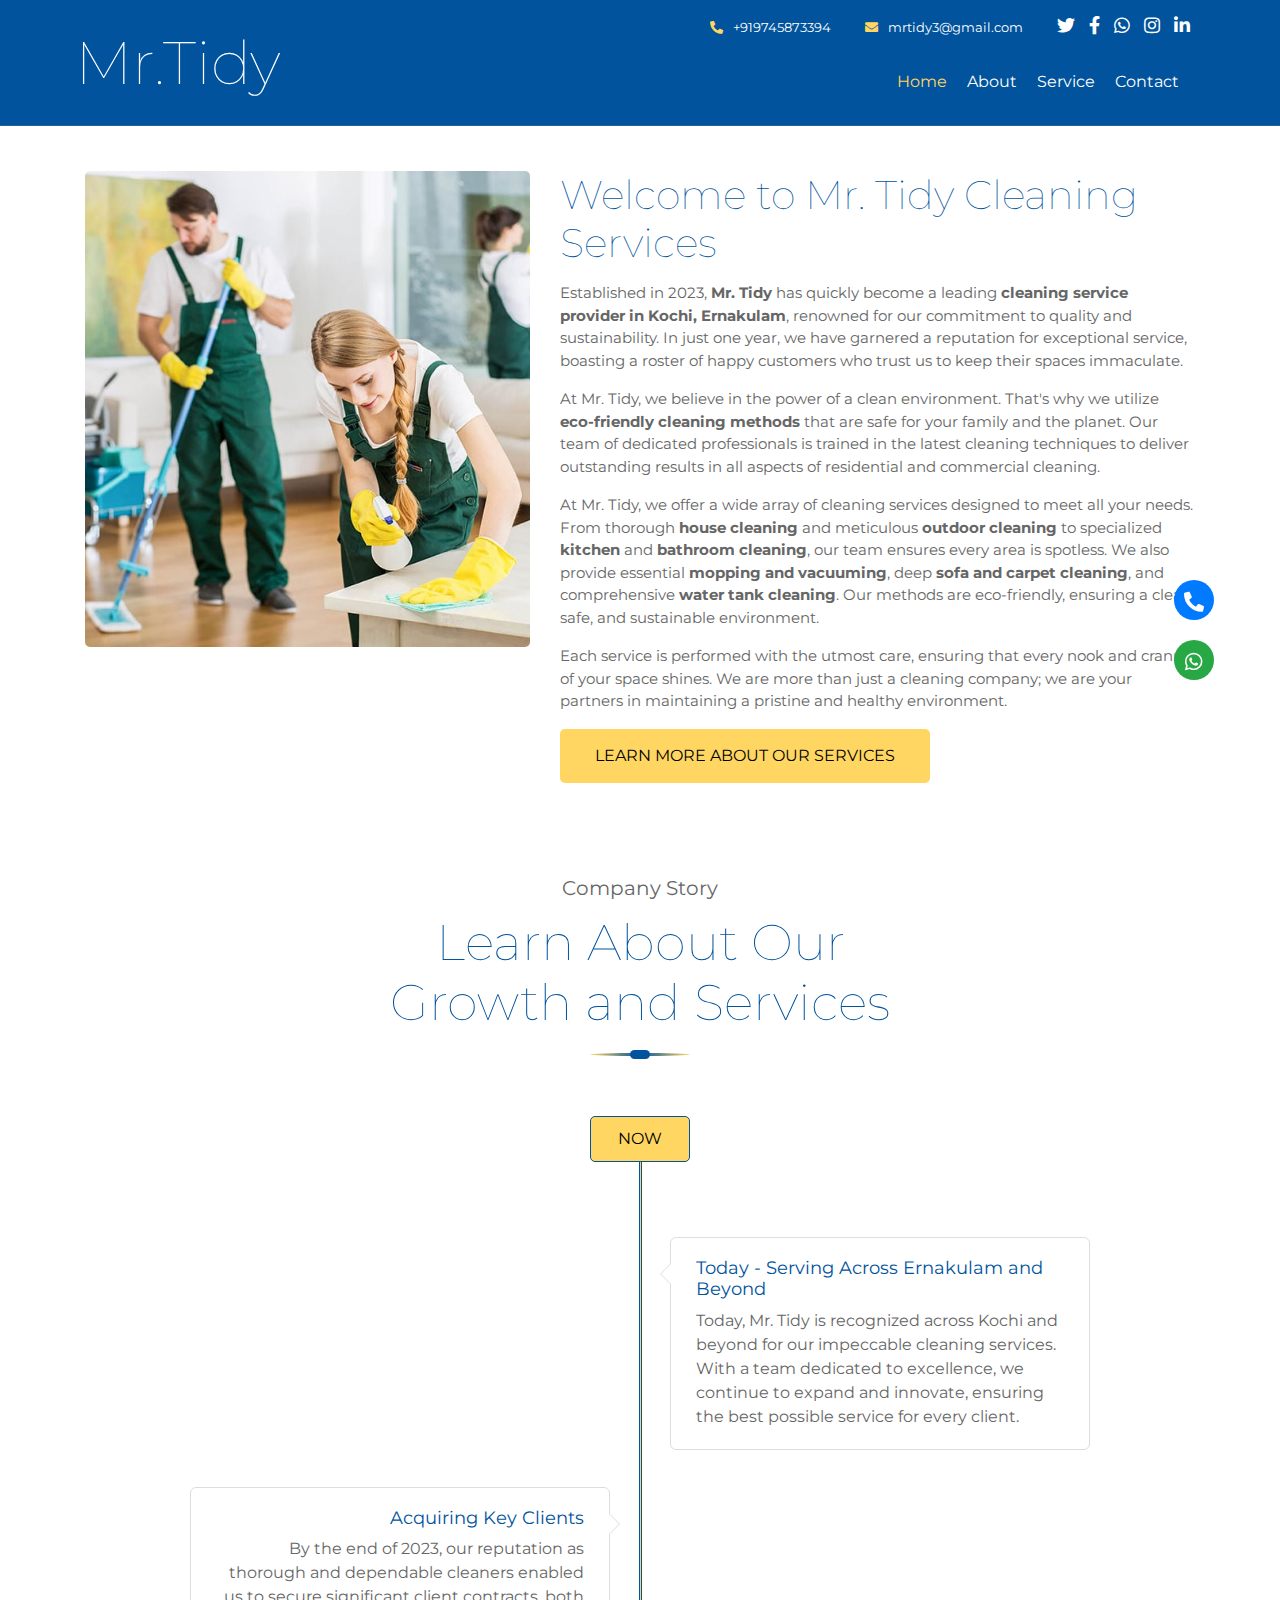
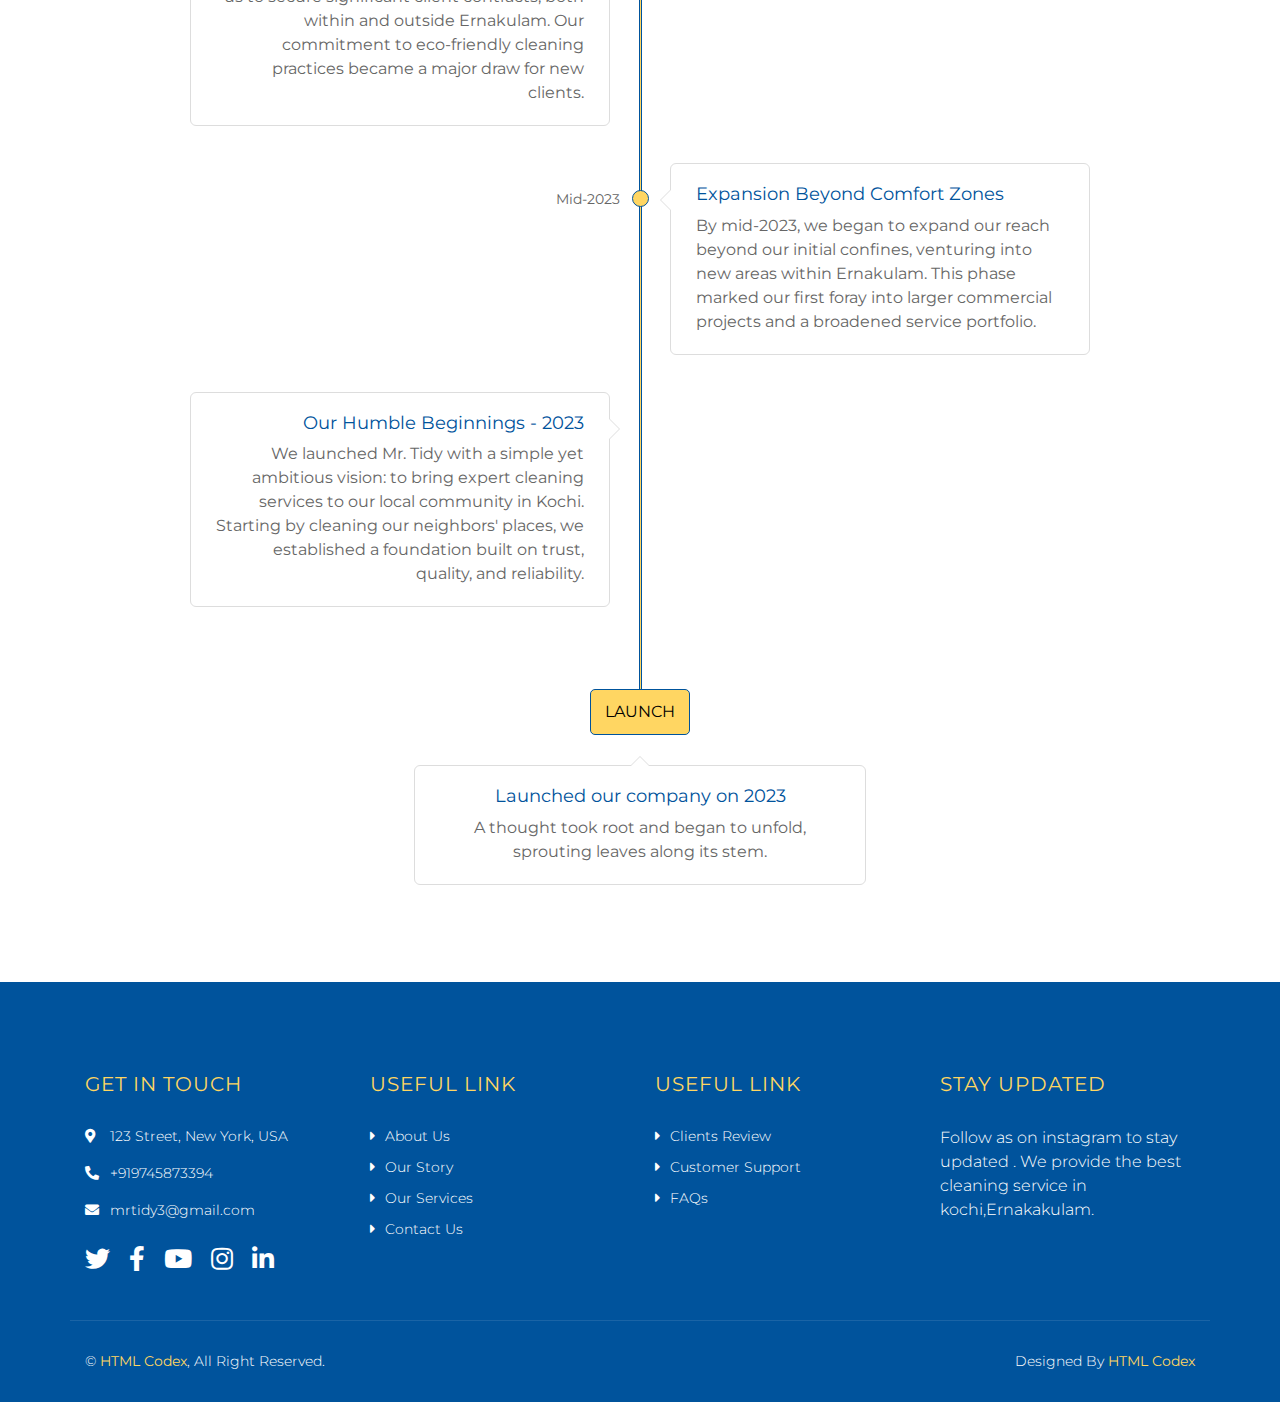
==== about.html @ b089f9a9 "email send success full" ====
<!DOCTYPE html>
<html lang="en">
  <head>
    <meta charset="utf-8" />
    <title>mr:tidy the best cleaning service in kerala</title>
    <meta content="width=device-width, initial-scale=1.0" name="viewport" />
    <meta content="Cleaning Company Website Template" name="keywords" />
    <meta content="Cleaning Company Website Template" name="description" />

    <!-- Favicon -->
    <link href="img/favicon.ico" rel="icon" />

    <!-- Google Font -->
    <link
      href="https://fonts.googleapis.com/css2?family=Montserrat:wght@100;300;400&display=swap"
      rel="stylesheet"
    />

    <!-- CSS Libraries -->
    <link
      href="https://stackpath.bootstrapcdn.com/bootstrap/4.4.1/css/bootstrap.min.css"
      rel="stylesheet"
    />
    <link
      href="https://cdnjs.cloudflare.com/ajax/libs/font-awesome/5.10.0/css/all.min.css"
      rel="stylesheet"
    />
    <link href="lib/owlcarousel/assets/owl.carousel.min.css" rel="stylesheet" />
    <link href="lib/lightbox/css/lightbox.min.css" rel="stylesheet" />

    <!-- Template Stylesheet -->
    <link href="css/style.css" rel="stylesheet" />
  </head>

  <body>
    <div class="wrapper">
      <!-- Header Start -->
      <div class="header">
        <div class="container-fluid">
          <div class="header-top row align-items-center">
            <div class="col-lg-3">
              <div class="brand">
                <a href="index.html">
                  Mr.Tidy
                  <!-- <img src="img/logo.png" alt="Logo"> -->
                </a>
              </div>
            </div>
            <div class="col-lg-9">
              <div class="topbar">
                <div class="topbar-col">
                  <a href="tel:+919745873394"
                    ><i class="fa fa-phone-alt"></i>+919745873394</a
                  >
                </div>
                <div class="topbar-col">
                  <a href="mailto:mrtidy.com"
                    ><i class="fa fa-envelope"></i>mrtidy3@gmail.com</a
                  >
                </div>
                <div class="topbar-col">
                  <div class="topbar-social">
                    <a href=""><i class="fab fa-twitter"></i></a>
                    <a href=""><i class="fab fa-facebook-f"></i></a>
                    <a href="https://wa.me/+919745873394"
                      ><i class="fab fa-whatsapp"></i
                    ></a>
                    <a href=""><i class="fab fa-instagram"></i></a>
                    <a href=""><i class="fab fa-linkedin-in"></i></a>
                  </div>
                </div>
              </div>
              <div class="navbar navbar-expand-lg bg-light navbar-light">
                <a href="#" class="navbar-brand">MENU</a>
                <button
                  type="button"
                  class="navbar-toggler"
                  data-toggle="collapse"
                  data-target="#navbarCollapse"
                >
                  <span class="navbar-toggler-icon"></span>
                </button>

                <div
                  class="collapse navbar-collapse justify-content-between"
                  id="navbarCollapse"
                >
                  <div class="navbar-nav ml-auto">
                    <a href="index.html" class="nav-item nav-link active"
                      >Home</a
                    >
                    <a href="about.html" class="nav-item nav-link">About</a>
                    <a href="service.html" class="nav-item nav-link">Service</a>
                    <a href="contact.html" class="nav-item nav-link">Contact</a>
                  </div>
                </div>
              </div>
            </div>
          </div>
        </div>
      </div>
      <!-- Header End -->
      <!-- About Start -->
      <div class="about">
        <div class="container">
          <div class="row">
            <div class="col-lg-5 col-md-6">
              <div class="about-img">
                <img
                  src="img/about.jpg"
                  alt="About Mr. Tidy - Professional Cleaning Services in Kochi"
                />
              </div>
            </div>
            <div class="col-lg-7 col-md-6">
              <div class="about-text">
                <h2>Welcome to Mr. Tidy Cleaning Services</h2>
                <p>
                  Established in 2023, <strong>Mr. Tidy</strong> has quickly
                  become a leading
                  <strong>cleaning service provider in Kochi, Ernakulam</strong
                  >, renowned for our commitment to quality and sustainability.
                  In just one year, we have garnered a reputation for
                  exceptional service, boasting a roster of happy customers who
                  trust us to keep their spaces immaculate.
                </p>
                <p>
                  At Mr. Tidy, we believe in the power of a clean environment.
                  That's why we utilize
                  <strong>eco-friendly cleaning methods</strong> that are safe
                  for your family and the planet. Our team of dedicated
                  professionals is trained in the latest cleaning techniques to
                  deliver outstanding results in all aspects of residential and
                  commercial cleaning.
                </p>
                <p>
                  At Mr. Tidy, we offer a wide array of cleaning services
                  designed to meet all your needs. From thorough
                  <strong>house cleaning</strong> and meticulous
                  <strong>outdoor cleaning</strong> to specialized
                  <strong>kitchen</strong> and
                  <strong>bathroom cleaning</strong>, our team ensures every
                  area is spotless. We also provide essential
                  <strong>mopping and vacuuming</strong>, deep
                  <strong>sofa and carpet cleaning</strong>, and comprehensive
                  <strong>water tank cleaning</strong>. Our methods are
                  eco-friendly, ensuring a clean, safe, and sustainable
                  environment.
                </p>

                <p>
                  Each service is performed with the utmost care, ensuring that
                  every nook and cranny of your space shines. We are more than
                  just a cleaning company; we are your partners in maintaining a
                  pristine and healthy environment.
                </p>
                <a class="btn" href="services.html"
                  >Learn More About Our Services</a
                >
              </div>
            </div>
          </div>
        </div>
      </div>
      <!-- About End -->

      <!-- Story Start -->
      <div class="story">
        <div class="container">
          <div class="section-header">
            <p>Company Story</p>
            <h2>Learn About Our Growth and Services</h2>
          </div>
          <div class="row">
            <div class="col-lg-12">
              <div class="story-container">
                <div class="story-end">
                  <p>Now</p>
                </div>
                <div class="story-continue">
                  <div class="row story-right">
                    <div class="col-md-6"></div>
                    <div class="col-md-6">
                      <div class="story-box">
                        <div class="story-text">
                          <h3>Today - Serving Across Ernakulam and Beyond</h3>
                          <p>
                            Today, Mr. Tidy is recognized across Kochi and
                            beyond for our impeccable cleaning services. With a
                            team dedicated to excellence, we continue to expand
                            and innovate, ensuring the best possible service for
                            every client.
                          </p>
                        </div>
                      </div>
                    </div>
                  </div>

                  <div class="row story-left">
                    <div class="col-md-6 d-md-none d-block">
                      <p class="story-date">Late-2023</p>
                    </div>
                    <div class="col-md-6">
                      <div class="story-box">
                        <div class="story-text">
                          <h3>Acquiring Key Clients</h3>
                          <p>
                            By the end of 2023, our reputation as thorough and
                            dependable cleaners enabled us to secure significant
                            client contracts, both within and outside Ernakulam.
                            Our commitment to eco-friendly cleaning practices
                            became a major draw for new clients.
                          </p>
                        </div>
                      </div>
                    </div>
                  </div>

                  <div class="row story-right">
                    <div class="col-md-6">
                      <p class="story-date">Mid-2023</p>
                    </div>
                    <div class="col-md-6">
                      <div class="story-box">
                        <div class="story-text">
                          <h3>Expansion Beyond Comfort Zones</h3>
                          <p>
                            By mid-2023, we began to expand our reach beyond our
                            initial confines, venturing into new areas within
                            Ernakulam. This phase marked our first foray into
                            larger commercial projects and a broadened service
                            portfolio.
                          </p>
                        </div>
                      </div>
                    </div>
                  </div>

                  <div class="row story-left">
                    <div class="col-md-6">
                      <div class="story-box">
                        <div class="story-text">
                          <h3>Our Humble Beginnings - 2023</h3>
                          <p>
                            We launched Mr. Tidy with a simple yet ambitious
                            vision: to bring expert cleaning services to our
                            local community in Kochi. Starting by cleaning our
                            neighbors' places, we established a foundation built
                            on trust, quality, and reliability.
                          </p>
                        </div>
                      </div>
                    </div>
                  </div>
                </div>
                <div class="story-start">
                  <p>Launch</p>
                </div>
                <div class="story-launch">
                  <div class="story-box">
                    <div class="story-text">
                      <h3>Launched our company on 2023</h3>
                      <p>
                        A thought took root and began to unfold, sprouting
                        leaves along its stem.
                      </p>
                    </div>
                  </div>
                </div>
              </div>
            </div>
          </div>
        </div>
      </div>
      <!-- Story End -->

      <!-- icons - start -->
      <div class="contact-icons container">
        <a href="tel:+919745873394" class="phone-icon">
          <i class="fa fa-phone-alt"></i>
        </a>
        <a href="https://wa.me/+919745873394" class="whatsapp-icon">
          <i class="fab fa-whatsapp"></i>
        </a>
      </div>
      <!-- icons End -->

      <!-- Footer Start -->
      <div class="footer">
        <div class="container">
          <div class="row">
            <div class="col-md-6 col-lg-3">
              <div class="footer-contact">
                <h2>Get In Touch</h2>
                <p>
                  <i class="fa fa-map-marker-alt"></i>123 Street, New York, USA
                </p>
                <p><i class="fa fa-phone-alt"></i>+919745873394</p>
                <p><i class="fa fa-envelope"></i>mrtidy3@gmail.com</p>
                <div class="footer-social">
                  <a href=""><i class="fab fa-twitter"></i></a>
                  <a href=""><i class="fab fa-facebook-f"></i></a>
                  <a href=""><i class="fab fa-youtube"></i></a>
                  <a href=""><i class="fab fa-instagram"></i></a>
                  <a href=""><i class="fab fa-linkedin-in"></i></a>
                </div>
              </div>
            </div>
            <div class="col-md-6 col-lg-3">
              <div class="footer-link">
                <h2>Useful Link</h2>
                <a href="about.html">About Us</a>
                <a href="about.html">Our Story</a>
                <a href="service.html">Our Services</a>
                <a href="contact.html">Contact Us</a>
              </div>
            </div>
            <div class="col-md-6 col-lg-3">
              <div class="footer-link">
                <h2>Useful Link</h2>
                <a href="index.html">Clients Review</a>
                <a href="contact.html">Customer Support</a>
                <a href="index.html">FAQs</a>
              </div>
            </div>
            <div class="col-md-6 col-lg-3">
              <div class="footer-form">
                <h2>Stay Updated</h2>
                <p>
                  Follow as on instagram to stay updated . We provide the best
                  cleaning service in kochi,Ernakakulam.
                </p>
              </div>
            </div>
          </div>
        </div>
        <div class="container copyright">
          <div class="row">
            <div class="col-md-6">
              <p>
                &copy; <a href="https://htmlcodex.com">HTML Codex</a>, All Right
                Reserved.
              </p>
            </div>
            <div class="col-md-6">
              <p>Designed By <a href="https://htmlcodex.com">HTML Codex</a></p>
            </div>
          </div>
        </div>
      </div>
      <!-- Footer End -->

      <a href="#" class="back-to-top"><i class="fa fa-chevron-up"></i></a>
    </div>

    <!-- JavaScript Libraries -->
    <script src="https://code.jquery.com/jquery-3.4.1.min.js"></script>
    <script src="https://stackpath.bootstrapcdn.com/bootstrap/4.4.1/js/bootstrap.bundle.min.js"></script>
    <script src="lib/easing/easing.min.js"></script>
    <script src="lib/owlcarousel/owl.carousel.min.js"></script>
    <script src="lib/isotope/isotope.pkgd.min.js"></script>
    <script src="lib/lightbox/js/lightbox.min.js"></script>

    <!-- Template Javascript -->
    <script src="js/main.js"></script>
  </body>
</html>
---- css/style.css ----
/*******************************/
/********* General CSS *********/
/*******************************/
body {
  color: #666666;
  background: #ffffff;
  font-family: "Montserrat", sans-serif;
  font-weight: 400;
}

h1,
h2,
h3,
h4,
h5,
h6 {
  font-weight: 100;
}

a {
  color: #454545;
  transition: 0.3s;
}

a:hover,
a:active,
a:focus {
  color: #333333;
  outline: none;
  text-decoration: none;
}

.btn:focus {
  box-shadow: none;
}

.wrapper {
  position: relative;
  width: 100%;
  max-width: 1366px;
  margin: 0 auto;
  background: #ffffff;
}

.back-to-top {
  position: fixed;
  display: none;
  background: #ffd662;
  color: #000000;
  width: 44px;
  height: 44px;
  text-align: center;
  line-height: 1;
  font-size: 22px;
  border-radius: 5px;
  right: 15px;
  bottom: 15px;
  transition: background 0.5s;
  z-index: 9;
}

.back-to-top:hover {
  color: #ffffff;
  background: #00539c;
}

.back-to-top i {
  padding-top: 10px;
}

/*******************************/
/********** Header CSS *********/
/*******************************/
.header {
  position: relative;
  width: 100%;
  padding: 15px 0 0 0;
  background: #00539c;
}

.header.home {
  margin-bottom: 45px;
  background: linear-gradient(
      rgba(0, 83, 156, 1),
      rgba(0, 83, 156, 0.9),
      rgba(0, 83, 156, 1)
    ),
    url(../img/header.jpg);
  background-position: center;
  background-repeat: no-repeat;
  background-size: cover;
}

@media (min-width: 992px) {
  .header .row {
    padding: 0 60px;
  }
}

.header .header-top {
  padding-bottom: 15px;
  border-bottom: 1px solid rgba(255, 255, 255, 0.1);
}

.header .brand {
  position: relative;
}

.header .brand a {
  color: #ffffff;
  font-size: 60px;
  font-weight: 100;
}

.header .brand img {
  width: 100%;
  max-width: 150px;
  height: 100%;
  max-height: 100px;
}

.header .topbar {
  position: relative;
  text-align: right;
}

.header .topbar .topbar-col {
  display: inline-block;
  padding: 0 15px;
  margin-bottom: 15px;
}

.header .topbar-col a {
  color: #ffffff;
  font-size: 13px;
}

.header .topbar-col a i {
  margin-right: 10px;
  color: #ffd662;
}

.header .topbar-social {
  position: relative;
}

.header .topbar-social a {
  display: inline-block;
}

.header .topbar-social a i {
  margin-right: 10px;
  font-size: 18px;
  color: #ffffff;
}

.header .topbar-social a:last-child i {
  margin: 0;
}

.header .topbar-social a:hover i {
  color: #ffd662;
}

.header .dropdown-menu {
  margin-top: 0;
  border: 0;
  border-radius: 5px;
  background: #eeeeee;
}

.header .dropdown-menu a.active {
  color: #ffd662;
}

@media (min-width: 992px) {
  .header .navbar {
    background: transparent !important;
  }

  .header .navbar-brand {
    display: none;
  }

  .header .navbar-light a.nav-link,
  .header .navbar-light .show > .nav-link {
    position: relative;
    padding: 8px 10px;
    color: #ffffff;
    font-size: 16px;
    z-index: 1;
  }

  .header .navbar-light a.nav-link:hover,
  .header .navbar-light a.nav-link.active {
    color: #ffd662;
  }
}

@media (max-width: 992px) {
  .header .brand {
    text-align: center;
    margin-bottom: 15px;
  }

  .header .topbar {
    text-align: center;
    margin-bottom: 15px;
  }

  .header .topbar .topbar-col {
    margin: 0;
  }

  .header .topbar .topbar-social {
    margin-top: 5px;
  }

  .header .navbar {
    background: #ffffff !important;
    border: none;
    z-index: 1;
  }

  .header a.nav-link {
    padding: 5px 0;
  }

  .header .dropdown-menu {
    box-shadow: none;
  }
}

.header .navbar .btn {
  position: relative;
  margin-left: 15px;
  padding: 12px 20px 10px 20px;
  font-size: 13px;
  text-transform: uppercase;
  color: #00539c;
  border: none;
  border-radius: 5px;
  background: #ffffff;
  transition: 0.3s;
}

.header .navbar .btn:hover {
  color: #000000;
  background: #ffd662;
}

.header .navbar .btn i {
  font-size: 16px;
  margin-right: 8px;
}

@media (max-width: 992px) {
  .header .navbar {
    border-radius: 5px;
  }

  .header .navbar .btn {
    display: none;
  }
}

.header .hero {
  padding-top: 60px;
  padding-bottom: 60px;
}

.header .hero h2 {
  margin: 0;
  font-size: 60px;
  font-weight: 100;
  color: #ffffff;
}

.header .hero h2 span {
  color: #ffd662;
}

.header .hero p {
  margin: 10px 0 20px 0;
  font-size: 22px;
  color: #ffffff;
}

.header .hero a.btn {
  position: relative;
  padding: 15px 30px;
  font-size: 16px;
  text-transform: uppercase;
  color: #00539c;
  border: none;
  border-radius: 5px;
  background: #ffffff;
  transition: 0.3s;
}

.header .hero a.btn:hover {
  color: #000000;
  background: #ffd662;
}

.header .hero .form {
  padding: 30px;
  border: 1px solid rgba(255, 255, 255, 0.4);
  background: rgba(255, 255, 255, 0.3);
  border-radius: 5px;
}

.header .hero .form h3 {
  color: #ffffff;
  font-weight: 300;
}

.header .hero .form input,
.header .hero .form select,
.header .hero .form textarea {
  margin-bottom: 15px;
  height: 45px;
  border-radius: 5px;
  border: 1px solid rgba(255, 255, 255, 0.3);
  background: rgba(255, 255, 255, 0.2);
}

.header .hero .form textarea {
  height: 75px;
}

.header .hero .form select,
.header .hero .form input::placeholder,
.header .hero .form textarea::placeholder {
  color: #ffffff;
}

.header .hero .form select option:not(:checked) {
  color: #666666;
}

.header .hero .form .btn {
  position: relative;
  padding: 10px 35px;
  font-size: 16px;
  text-transform: uppercase;
  color: #000000;
  border: none;
  border-radius: 5px;
  background: #ffd662;
  transition: 0.3s;
}

.header .hero .form .btn:hover {
  color: #00539c;
  background: #ffffff;
}

@media (max-width: 767.98px) {
  .header .hero .form {
    margin-top: 45px;
  }
}

/*******************************/
/******* Page Header CSS *******/
/*******************************/
.page-header {
  position: relative;
  margin-bottom: 45px;
  padding: 90px 0;
  text-align: center;
  background: #ffd662;
}

.page-header h2 {
  color: #000000;
  font-size: 60px;
  font-weight: 100;
  text-transform: uppercase;
  margin-bottom: 15px;
}

.page-header a {
  position: relative;
  padding: 0 12px;
  font-size: 22px;
  font-weight: 300;
  color: #00539c;
}

.page-header a:hover {
  color: #000000;
}

.page-header a::after {
  position: absolute;
  content: "/";
  width: 8px;
  height: 8px;
  top: -2px;
  right: -7px;
  text-align: center;
  color: #666666;
}

.page-header a:last-child::after {
  display: none;
}

/*******************************/
/******* Section Header ********/
/*******************************/
.section-header {
  position: relative;
  width: 100%;
  max-width: 550px;
  text-align: center;
  margin: 0 auto;
  margin-bottom: 60px;
  padding-bottom: 15px;
}

.section-header::before {
  position: absolute;
  content: "";
  width: 100px;
  height: 3px;
  left: calc(50% - 50px);
  bottom: 0;
  background: linear-gradient(to left, #ffd662, #00539c, #ffd662);
  border-radius: 100%;
}

.section-header::after {
  position: absolute;
  content: "";
  width: 20px;
  height: 9px;
  left: calc(50% - 10px);
  bottom: -3px;
  background: #00539c;
  border-radius: 5px;
}

.section-header p {
  margin-bottom: 10px;
  font-size: 20px;
}

.section-header h2 {
  color: #00539c;
  font-size: 50px;
  font-weight: 100;
}

.section-header.left {
  text-align: left;
}

.section-header.left::before {
  width: 60px;
  left: 0;
  background: linear-gradient(to left, #ffd662, #00539c, #00539c);
  border-radius: 0 100% 100% 0;
}

.section-header.left::after {
  left: 0;
  border-radius: 5px;
}

/*******************************/
/********** About CSS **********/
/*******************************/
.about {
  position: relative;
  width: 100%;
  padding: 45px 0;
}

.about .about-img img {
  width: 100%;
  border-radius: 5px;
}

.about .about-text h2 {
  position: relative;
  color: #00539c;
  font-size: 40px;
  margin-bottom: 15px;
}

.about .about-text h2 span {
  font-size: 110px;
}

.about .about-text p {
  font-size: 15px;
}
.about .about-list li {
  font-size: 14.1px;
}

.about .about-text a.btn {
  padding: 15px 35px;
  font-size: 16px;
  text-transform: uppercase;
  color: #000000;
  border: none;
  border-radius: 5px;
  background: #ffd662;
  transition: 0.3s;
}

.about .about-text a.btn:hover {
  color: #ffffff;
  background: #00539c;
}

@media (max-width: 767.98px) {
  .about .about-img img {
    margin-bottom: 30px;
  }
}

/*******************************/
/********* Service CSS *********/
/*******************************/
.service {
  position: relative;
  width: 100%;
  padding: 45px 0 15px 0;
}

.service .service-item {
  position: relative;
  width: 100%;
  text-align: center;
  background: #ffffff;
  border-radius: 5px;
  margin-bottom: 30px;
  box-shadow: 0 0 30px rgba(0, 0, 0, 0.1);
}

.service .service-item img {
  width: 100%;
  border-radius: 5px 5px 0 0;
}

.service .service-item h3 {
  margin: 0;
  padding: 25px 15px 15px 15px;
  font-size: 20px;
  font-weight: 300;
  color: #00539c;
}

.service .service-item p {
  margin: 0;
  padding: 0 25px 25px 25px;
  font-size: 16px;
}

.service .service-item a.btn {
  position: relative;
  margin-bottom: 30px;
  padding: 10px 20px;
  font-size: 14px;
  text-transform: uppercase;
  color: #000000;
  border: none;
  border-radius: 5px;
  background: #ffd662;
  transition: 0.3s;
}

.service .service-item:hover a.btn {
  color: #ffffff;
  background: #00539c;
}

.service .service-item a.btn:hover {
  color: #000000;
  background: #ffd662;
}

/*******************************/
/********* Feature CSS *********/
/*******************************/
.feature {
  position: relative;
  width: 100%;
  padding: 45px 0 15px 0;
}

.feature .section-header {
  margin-bottom: 30px;
}

.feature a.btn {
  margin-top: 10px;
  padding: 15px 35px;
  font-size: 16px;
  text-transform: uppercase;
  color: #000000;
  border: none;
  border-radius: 5px;
  background: #ffd662;
  transition: 0.3s;
}

.feature a.btn:hover {
  color: #ffffff;
  background: #00539c;
}

.feature .feature-item {
  margin-bottom: 30px;
}

.feature .feature-item img {
  width: 100%;
  border-radius: 5px;
}

.feature .feature-item h3 {
  margin-bottom: 15px;
  font-size: 22px;
  font-weight: 300;
  color: #00539c;
}

.feature .feature-item p {
  margin: 0;
  font-size: 16px;
}

@media (max-width: 767.98px) {
  .feature a.btn {
    margin-bottom: 45px;
  }
}

.text-underline {
  text-decoration: underline;
  color: #00539c;
}
/*******************************/
/*********** Team CSS **********/
/*******************************/
.team {
  position: relative;
  width: 100%;
  padding: 45px 0 15px 0;
}

.team .team-item {
  margin-bottom: 30px;
}

.team .team-img {
  position: relative;
  font-size: 0;
  clip-path: polygon(50% 0%, 100% 25%, 100% 75%, 50% 100%, 0% 75%, 0% 25%);
  -webkit-clip-path: polygon(
    50% 0%,
    100% 25%,
    100% 75%,
    50% 100%,
    0% 75%,
    0% 25%
  );
}

.team .team-img img {
  width: 100%;
  height: auto;
}

.team .team-text {
  padding: 150px 15px 30px 15px;
  margin-top: -130px;
  text-align: center;
  background: #ffffff;
  border: 1px solid #eeeeee;
  transition: 0.3s;
}

.team .team-text:hover {
  background: #ffd662;
  border: 1px solid #ffd662;
}

.team .team-text h2 {
  margin-bottom: 5px;
  font-size: 20px;
  font-weight: 400;
  color: #00539c;
}

.team .team-text h3 {
  margin-bottom: 20px;
  font-size: 16px;
  font-weight: 300;
}

.team .team-social {
  position: relative;
  width: 100%;
  display: flex;
  align-items: center;
  justify-content: center;
  font-size: 0;
}

.team .team-social a {
  display: inline-block;
  width: 40px;
  height: 40px;
  margin-right: 10px;
  padding: 11px 0 10px 0;
  font-size: 16px;
  font-weight: 300;
  line-height: 16px;
  text-align: center;
  color: #ffffff;
  border-radius: 5px;
  transition: 0.3s;
}

.team .team-social a.social-tw {
  background: #00acee;
}

.team .team-social a.social-fb {
  background: #3b5998;
}

.team .team-social a.social-li {
  background: #0e76a8;
}

.team .team-social a.social-in {
  background: #3f729b;
}

.team .team-social a.social-yt {
  background: #c4302b;
}

.team .team-social a:last-child {
  margin-right: 0;
}

.team .team-social a:hover {
  color: #ffffff;
  background: #00539c;
}

/*******************************/
/*********** FAQs CSS **********/
/*******************************/
.faqs {
  position: relative;
  width: 100%;
  padding: 45px 0;
}

.faqs .section-header {
  margin-bottom: 30px;
}

.faqs img {
  width: 100%;
  border-radius: 5px;
}

@media (max-width: 767.98px) {
  .faqs img {
    margin-bottom: 30px;
  }
}

.faqs .card {
  margin-bottom: 15px;
  padding-top: 15px;
  border: none;
  border-radius: 0;
  border-top: 1px solid #eeeeee;
}

.faqs .card:last-child {
  margin-bottom: 0;
  padding-bottom: 15px;
  border-bottom: 1px solid #eeeeee;
}

.faqs .card-header {
  padding: 0;
  border: none;
  background: #ffffff;
}

.faqs .card-header a {
  display: block;
  width: 100%;
  color: #00539c;
  font-size: 18px;
  font-weight: 300;
  line-height: 40px;
}

.faqs .card-header a span {
  display: inline-block;
  width: 40px;
  height: 40px;
  margin-right: 10px;
  text-align: center;
  background: #ffd662;
  color: #000000;
  border-radius: 5px;
}

.faqs .card-header [data-toggle="collapse"]:after {
  font-family: "font Awesome 5 Free";
  content: "\f067";
  float: right;
  color: #00539c;
  font-size: 12px;
  font-weight: 900;
  transition: 0.3s;
}

.faqs .card-header [data-toggle="collapse"][aria-expanded="true"]:after {
  font-family: "font Awesome 5 Free";
  content: "\f068";
  float: right;
  color: #00539c;
  font-size: 12px;
  font-weight: 900;
  transition: 0.3s;
}

.faqs .card-body {
  padding: 15px 0 0 0;
  font-size: 16px;
  border: none;
  background: #ffffff;
}

.faqs a.btn {
  margin-top: 30px;
  padding: 15px 35px;
  font-size: 16px;
  text-transform: uppercase;
  color: #000000;
  border: none;
  border-radius: 5px;
  background: #ffd662;
  transition: 0.3s;
}

.faqs a.btn:hover {
  color: #ffffff;
  background: #00539c;
}

/*******************************/
/****** Pricing Plan CSS *******/
/*******************************/
.price {
  position: relative;
  padding: 45px 0 15px 0;
}

.price .price-item {
  text-align: center;
  background: #ffffff;
  border-radius: 5px;
  box-shadow: 0 0 30px rgba(0, 0, 0, 0.1);
  margin-bottom: 30px;
}

.price .price-header {
  padding: 30px 0 50px 0;
  color: #000000;
  background: #ffd662;
  border-radius: 5px 5px 0 0;
}

.price .featured-item .price-header {
  color: #ffffff;
  background: #00539c;
}

.price .price-icon {
  margin-bottom: 15px;
}

.price .price-icon i {
  display: inline-block;
  font-size: 45px;
}

.price .price-title h2 {
  font-size: 24px;
  font-weight: 300;
  letter-spacing: 2px;
}

.price .price-pricing h2 {
  font-size: 60px;
  font-weight: 100;
  margin-left: 15px;
  margin-bottom: 0;
}

.price .price-pricing h2 small {
  position: absolute;
  font-size: 18px;
  font-weight: 300;
  margin-top: 16px;
  margin-left: -15px;
}

.price .price-body {
  padding: 20px 0;
  background: #ffffff;
  border-radius: 25px 30px 0 0;
  margin-top: -30px;
}

.price .price-des ul {
  margin: 0;
  padding: 0;
  list-style: none;
}

.price .price-des ul li {
  color: #2a293e;
  font-size: 14px;
  font-weight: 300;
  padding: 5px;
  border-bottom: 1px solid #eeeeee;
}

.price .price-des ul li:last-child {
  border: none;
}

.price .price-footer {
  padding-bottom: 30px;
  background: #ffffff;
  border-radius: 0 0 5px 5px;
}

.price .price-action a {
  display: inline-block;
  padding: 10px 25px;
  color: #000000;
  font-size: 14px;
  letter-spacing: 2px;
  background: #ffd662;
  border-radius: 5px;
  transition: 0.3s;
}

.price .price-action a i {
  margin-right: 5px;
}

.price .price-action a:hover {
  color: #ffffff;
  background: #00539c;
}

.price .featured-item .price-action a {
  color: #ffffff;
  background: #00539c;
}

.price .featured-item .price-action a:hover {
  color: #000000;
  background: #ffd662;
}

/*******************************/
/********** Newsletter *********/
/*******************************/
.newsletter {
  position: relative;
  margin: 45px 0;
  padding: 60px 0;
  background: #00539c;
}

.newsletter h2 {
  color: #ffffff;
  font-size: 45px;
  font-weight: 100;
  text-transform: uppercase;
}

.newsletter p {
  margin: 0;
  color: #ffffff;
  font-size: 20px;
  font-weight: 300;
}

.newsletter .form {
  position: relative;
}

.newsletter input {
  height: 60px;
  border: none;
  border-radius: 5px;
}

.newsletter .btn {
  position: absolute;
  top: 5px;
  right: 5px;
  height: 50px;
  padding: 10px 20px;
  font-size: 16px;
  font-weight: 400;
  text-transform: uppercase;
  color: #000000;
  background: #ffd662;
  border-radius: 5px;
  transition: 0.3s;
}

.newsletter .btn:hover {
  color: #ffffff;
  background: #00539c;
}

/*******************************/
/******* Testimonial CSS *******/
/*******************************/
.testimonial {
  position: relative;
  padding: 45px 0;
}

.testimonial .testimonial-item {
  position: relative;
  margin: 0 15px;
  text-align: center;
}

.testimonial .testimonial-img {
  position: relative;
  margin-bottom: 15px;
  z-index: 1;
}

.testimonial .testimonial-item img {
  margin: 0 auto;
  width: 150px;
  border: 15px solid #ffffff;
  border-radius: 100px;
}

.testimonial .testimonial-content {
  position: relative;
  margin-top: -90px;
  padding: 100px 25px 25px 25px;
  text-align: center;
  background: #ffd662;
  border-radius: 5px;
}

.testimonial .testimonial-item p {
  color: #000000;
  font-size: 16px;
  font-weight: 400;
}

.testimonial .testimonial-content h3 {
  color: #000000;
  font-size: 18px;
  font-weight: 400;
  text-transform: uppercase;
  margin-bottom: 5px;
}

.testimonial .testimonial-content h4 {
  font-size: 14px;
  font-weight: 400;
  margin-bottom: 0;
}

.testimonial .owl-nav,
.testimonial .owl-dots {
  margin-top: 15px;
  text-align: center;
}

.testimonial .owl-dot {
  display: inline-block;
  margin: 0 5px;
  width: 12px;
  height: 12px;
  border-radius: 50%;
  background: #ffd662;
}

.testimonial .owl-dot.active {
  background: #00539c;
}

/*******************************/
/*********** Blog CSS **********/
/*******************************/
.blog {
  position: relative;
  width: 100%;
  padding: 45px 0 15px 0;
}

.blog .blog-item {
  position: relative;
  width: 100%;
  border-radius: 5px;
  margin-bottom: 30px;
  background: #ffffff;
  box-shadow: 0 0 30px rgba(0, 0, 0, 0.1);
}

.blog .blog-item img {
  width: 100%;
  border-radius: 5px 5px 0 0;
}

.blog .blog-item h3 {
  margin: 0;
  padding: 25px 30px 5px 30px;
  font-size: 22px;
  font-weight: 300;
  color: #00539c;
}

.blog .blog-item .meta {
  padding: 0 30px 15px 30px;
}

.blog .blog-item .meta * {
  display: inline-block;
  margin: 0;
  padding: 0;
  font-size: 14px;
  color: #999999;
}

.blog .blog-item .meta i {
  margin: 0 2px 0 10px;
}

.blog .blog-item .meta i:first-child {
  margin-left: 0;
}

.blog .blog-item p {
  padding: 0 30px;
  font-size: 16px;
}

.blog .blog-item a.btn {
  position: relative;
  margin: 5px 30px 30px 30px;
  padding: 10px 20px;
  font-size: 14px;
  text-transform: uppercase;
  color: #000000;
  border: none;
  border-radius: 5px;
  background: #ffd662;
  transition: 0.3s;
}

.blog .blog-item:hover a.btn {
  color: #ffffff;
  background: #00539c;
}

.blog .blog-item a.btn:hover {
  color: #000000;
  background: #ffd662;
}

/*******************************/
/******* Call to Action ********/
/*******************************/
.call-to-action {
  position: relative;
  margin: 45px 0;
  padding: 60px 0;
  background: #00539c;
}

.call-to-action h2 {
  color: #ffffff;
  font-size: 45px;
  font-weight: 100;
  text-transform: uppercase;
}

.call-to-action p {
  margin: 0;
  color: #ffffff;
  font-size: 20px;
  font-weight: 300;
}

.call-to-action a {
  float: right;
  height: 60px;
  padding: 16px 35px 14px 35px;
  font-size: 18px;
  font-weight: 400;
  text-transform: uppercase;
  color: #000000;
  background: #ffd662;
  border-radius: 5px;
}

.call-to-action a:hover {
  color: #ffd662;
  background: #ffffff;
}

@media (max-width: 768px) {
  .call-to-action a {
    float: left;
    margin-top: 30px;
  }
}

/*******************************/
/********** Story CSS **********/
/*******************************/
.story {
  position: relative;
  width: 100%;
  padding: 45px 0 15px 0;
}

.story .container {
  max-width: 960px;
}

.story .story-container {
  position: relative;
  width: 100%;
}

.story .story-end,
.story .story-start,
.story .story-year {
  position: relative;
  width: 100%;
  text-align: center;
  z-index: 1;
}

.story .story-end p,
.story .story-start p,
.story .story-year p {
  display: inline-block;
  width: 100px;
  margin: 0;
  padding: 10px 0;
  text-align: center;
  background: #ffd662;
  border: 1px solid #00539c;
  border-radius: 5px;
  color: #000000;
  font-size: 16px;
  text-transform: uppercase;
}

.story .story-year {
  margin: 30px 0;
}

.story .story-continue {
  position: relative;
  width: 100%;
  padding: 60px 0;
}

.story .story-continue::before {
  position: absolute;
  content: "";
  width: 3px;
  height: 100%;
  top: 0;
  left: 50%;
  margin-left: -1.5px;
  background: #ffd662;
  border-left: 1px solid #00539c;
  border-right: 1px solid #00539c;
}

.story .row.story-left,
.story .row.story-right .story-date {
  text-align: right;
}

.story .row.story-right,
.story .row.story-left .story-date {
  text-align: left;
}

.story .story-date {
  padding: 0 5px;
  font-size: 14px;
  font-weight: 400;
  margin: 41px 0 0 0;
}

.story .story-date::after {
  content: "";
  display: block;
  position: absolute;
  width: 17px;
  height: 17px;
  top: 42px;
  background: #ffd662;
  border: 1px solid #00539c;
  border-radius: 15px;
  z-index: 1;
}

.story .row.story-left .story-date::after {
  left: -8.5px;
}

.story .row.story-right .story-date::after {
  right: -8.5px;
}

.story .story-box,
.story .story-launch {
  position: relative;
  display: inline-block;
  margin: 15px;
  padding: 20px 25px;
  border: 1px solid #dddddd;
  border-radius: 6px;
  background: #ffffff;
}

.story .story-launch {
  width: 100%;
  margin: 15px 0;
  padding: 0;
  border: none;
  text-align: center;
  background: transparent;
}

.story .story-box::after,
.story .story-box::before {
  content: "";
  display: block;
  position: absolute;
  width: 0;
  height: 0;
  border-style: solid;
}

.story .row.story-left .story-box::after,
.story .row.story-left .story-box::before {
  left: 100%;
}

.story .row.story-right .story-box::after,
.story .row.story-right .story-box::before {
  right: 100%;
}

.story .story-launch .story-box::after,
.story .story-launch .story-box::before {
  left: 50%;
  margin-left: -10px;
}

.story .story-box::after {
  top: 26px;
  border-color: transparent transparent transparent #ffffff;
  border-width: 10px;
}

.story .story-box::before {
  top: 25px;
  border-color: transparent transparent transparent #dddddd;
  border-width: 11px;
}

.story .row.story-right .story-box::after {
  border-color: transparent #ffffff transparent transparent;
}

.story .row.story-right .story-box::before {
  border-color: transparent #dddddd transparent transparent;
}

.story .story-launch .story-box::after {
  top: -20px;
  border-color: transparent transparent #dddddd transparent;
}

.story .story-launch .story-box::before {
  top: -19px;
  border-color: transparent transparent #ffffff transparent;
  border-width: 10px;
  z-index: 1;
}

.story .story-box .story-text {
  position: relative;
  float: left;
}

.story .story-launch .story-text {
  max-width: 400px;
}

.story .story-text h3 {
  color: #00539c;
  font-size: 18px;
  font-weight: 400;
}

.story .story-text p {
  font-size: 16px;
  font-weight: 400;
  margin-bottom: 0;
}

@media (max-width: 768px) {
  .story .story-continue::before {
    left: 48.5px;
  }

  .story .story-end,
  .story .story-start,
  .story .story-year,
  .story .row.story-left,
  .story .row.story-right .story-date,
  .story .row.story-right,
  .story .row.story-left .story-date,
  .story .story-launch {
    text-align: left;
  }

  .story .story-date {
    padding: 0;
  }

  .story .row.story-left .story-date::after,
  .story .row.story-right .story-date::after {
    left: 54.5px;
  }

  .story .story-box,
  .story .row.story-right .story-date,
  .story .row.story-left .story-date {
    margin-left: 77px;
  }

  .story .story-launch .story-box {
    margin-left: 0;
  }

  .story .row.story-left .story-box::after {
    left: -20px;
    border-color: transparent #ffffff transparent transparent;
  }

  .story .row.story-left .story-box::before {
    left: -22px;
    border-color: transparent #dddddd transparent transparent;
  }

  .story .story-launch .story-box::after,
  .story .story-launch .story-box::before {
    left: 30px;
    margin-left: 0;
  }
}

/*******************************/
/******** Portfolio CSS ********/
/*******************************/
.portfolio {
  position: relative;
  padding: 45px 0;
  background: #ffffff;
}

.portfolio #portfolio-flters {
  padding: 0;
  margin: -15px 0 25px 0;
  list-style: none;
  font-size: 0;
  text-align: center;
}

.portfolio #portfolio-flters li,
.portfolio .load-more .btn {
  cursor: pointer;
  display: inline-block;
  margin: 5px;
  padding: 12px 15px;
  color: #000000;
  font-size: 14px;
  text-transform: uppercase;
  border-radius: 5px;
  background: #ffd662;
  transition: 0.3s;
}

.portfolio #portfolio-flters li:hover,
.portfolio #portfolio-flters li.filter-active {
  background: #00539c;
  color: #ffffff;
}

.portfolio .load-more {
  text-align: center;
}

.portfolio .load-more .btn {
  padding: 15px 35px;
  font-size: 16px;
  transition: 0.3s;
}

.portfolio .load-more .btn:hover {
  color: #ffffff;
  background: #00539c;
}

.portfolio .portfolio-item {
  position: relative;
  margin-bottom: 30px;
  border-radius: 5px;
  overflow: hidden;
}

.portfolio .portfolio-item figure {
  background: #ffffff;
  overflow: hidden;
  height: 400px;
  position: relative;
  margin: 0;
}

.portfolio .portfolio-item figure img {
  width: 100%;
  height: 100%;
  object-fit: cover;
  border-radius: 5px;
}

.portfolio .portfolio-item figure .link-preview,
.portfolio .portfolio-item figure .link-details {
  position: absolute;
  display: inline-block;
  opacity: 0;
  line-height: 1;
  text-align: center;
  width: 80px;
  height: 80px;
  top: -50px;
  background: #ffffff;
  transition: 0.3s;
}

.portfolio .portfolio-item figure .link-preview {
  left: -50px;
  border-radius: 0 80px;
}

.portfolio .portfolio-item figure .link-details {
  right: -50px;
  border-radius: 80px 0;
}

.portfolio .portfolio-item figure:hover .link-preview {
  top: 0;
  left: 0;
}

.portfolio .portfolio-item figure:hover .link-details {
  top: 0;
  right: 0;
}

.portfolio .portfolio-item figure .link-preview i,
.portfolio .portfolio-item figure .link-details i {
  color: #00539c;
  padding-top: 25px;
  font-size: 30px;
}

.portfolio .portfolio-item figure .link-preview:hover,
.portfolio .portfolio-item figure .link-details:hover {
  background: #00539c;
}

.portfolio .portfolio-item figure .link-preview:hover i,
.portfolio .portfolio-item figure .link-details:hover i {
  color: #ffffff;
}

.portfolio .portfolio-item figure:hover .link-preview,
.portfolio .portfolio-item figure:hover .link-details {
  opacity: 1;
}

.portfolio .portfolio-item figure .portfolio-title {
  position: absolute;
  margin: 0;
  width: 100%;
  left: 0;
  right: 0;
  bottom: 0;
  padding: 20px;
  text-align: center;
  color: #000000;
  font-size: 16px;
  text-transform: uppercase;
  background: #ffd662;
  border-radius: 0 0 5px 5px;
  transition: 0.3s;
}

.portfolio .portfolio-item figure .portfolio-title:hover {
  text-decoration: none;
  background: #00539c;
  color: #ffffff;
}

/*******************************/
/********* Contact CSS *********/
/*******************************/
.contact {
  position: relative;
  width: 100%;
  padding: 45px 0;
}

.contact .faqs {
  padding: 0;
}

@media (max-width: 767.98px) {
  .contact .faqs {
    margin-bottom: 30px;
  }
}

.contact .contact-form input {
  height: 60px;
  border-radius: 5px;
}

.contact .contact-form .btn {
  height: 60px;
  padding: 0 20px;
  color: #000000;
  font-size: 18px;
  text-transform: uppercase;
  background: #ffd662;
  border-radius: 5px;
  transition: 0.3s;
}

.contact .contact-form .btn:hover {
  color: #ffffff;
  background: #00539c;
}

/*******************************/
/******* Single Page CSS *******/
/*******************************/
.single {
  position: relative;
  width: 100%;
  padding: 45px 0 65px 0;
}

.single h1,
.single h2,
.single h3,
.single h4,
.single h5,
.single h6 {
  font-weight: 400;
}

.single img {
  margin: 10px 0 15px 0;
}

.single .table,
.single .list-group {
  margin-bottom: 30px;
}

.single .section-header h2 {
  font-weight: 100;
}

/*******************************/
/********* contact icons CSS **********/
/*******************************/

/* Styles for contact icons */
.contact-icons {
    width: 10%;
    position: fixed;
    top: 70%; /* Center vertically */
    right: 4%;
    transform: translateY(-50%);
    display: flex;
    flex-direction: column;
    align-items: flex-end; /* Align icons to the right end */
    z-index: 1000; /* Make sure it's above other content */
  }
  
  /* Styles for contact icons links */
  .contact-icons a {
    display: block;
    color: white;
    padding: 10px;
    margin: 10px 0;
    border-radius: 50%;
    width: 40px;
    height: 40px;
    text-align: center;
  }
  
  /* Style for phone icon background color */
  .contact-icons .phone-icon {
    background-color: #007bff; /* Blue color for phone icon */
  }
  
  /* Style for whatsapp icon background color */
  .contact-icons .whatsapp-icon {
    background-color: #28a745; /* Green color for whatsapp icon */
  }
  
  /* Style for icon alignment  */
  .contact-icons a i {
    line-height: 23px; /* Center icon vertically */
    font-size: 20px; /* Icon size */
  }

  /* Media query for smaller screens */
@media (max-width: 768px) {
    .contact-icons {
      /* Adjust positioning for smaller screens if needed */
      /* Example: Increase right margin for better visibility */
      right: 10px;
      padding-bottom: 30%;
      padding-top: 70%;
    }
  }
  

/*******************************/
/********* Footer CSS **********/
/*******************************/
.footer {
  position: relative;
  margin-top: 45px;
  padding-top: 90px;
  background: #00539c;
  color: #ffffff;
  font-weight: 300;
}

.footer .footer-contact,
.footer .footer-link,
.footer .footer-form {
  position: relative;
  margin-bottom: 45px;
}

.footer .footer-contact h2,
.footer .footer-link h2,
.footer .footer-form h2 {
  position: relative;
  margin-bottom: 30px;
  font-size: 20px;
  font-weight: 400;
  color: #ffd662;
  text-transform: uppercase;
  letter-spacing: 1px;
}

.footer .footer-contact p {
  font-size: 14px;
}

.footer .footer-contact p i {
  width: 25px;
}

.footer .footer-social {
  position: relative;
  margin-top: 25px;
}

.footer .footer-social a {
  display: inline-block;
}

.footer .footer-social a i {
  margin-right: 15px;
  font-size: 25px;
  color: #ffffff;
}

.footer .footer-social a:last-child i {
  margin: 0;
}

.footer .footer-social a:hover i {
  color: #ffd662;
}

.footer .footer-link a {
  display: block;
  margin-bottom: 10px;
  font-size: 14px;
  color: #ffffff;
}

.footer .footer-link a::before {
  position: relative;
  content: "\f0da";
  font-family: "Font Awesome 5 Free";
  font-weight: 900;
  margin-right: 10px;
}

.footer .footer-link a:hover {
  color: #ffd662;
}

.footer .footer-form input {
  height: 45px;
  font-size: 14px;
  border: none;
  border-radius: 5px;
}

.footer .footer-form .btn {
  position: absolute;
  right: 5px;
  bottom: 5px;
  font-size: 14px;
  font-weight: 400;
  text-transform: uppercase;
  color: #000000;
  background: #ffd662;
  border-radius: 5px;
  transition: 0.3s;
}

.footer .footer-form .btn:hover {
  color: #ffffff;
  background: #00539c;
}

.footer .footer-menu {
  position: relative;
  padding: 15px 0;
  border-top: 1px solid rgba(255, 255, 255, 0.1);
}

.footer .footer-menu .f-menu {
  font-size: 0;
  text-align: center;
}

.footer .footer-menu .f-menu a {
  color: #ffffff;
  font-size: 14px;
  margin-right: 15px;
  padding-right: 15px;
  border-right: 1px solid #ffffff;
}

.footer .footer-menu .f-menu a:hover {
  color: #ffd662;
}

.footer .footer-menu .f-menu a:last-child {
  margin-right: 0;
  padding-right: 0;
  border-right: none;
}

.footer .copyright {
  padding: 30px 15px;
  border-top: 1px solid rgba(255, 255, 255, 0.1);
}

.footer .copyright p {
  margin: 0;
  font-size: 14px;
}

.footer .copyright .col-md-6:last-child p {
  text-align: right;
}

.footer .copyright p a {
  color: #ffd662;
  font-weight: 400;
}

.footer .copyright p a:hover {
  color: #ffffff;
}

@media (max-width: 768px) {
  .footer .copyright p,
  .footer .copyright .col-md-6:last-child p {
    margin: 5px 0;
    text-align: center;
  }
}
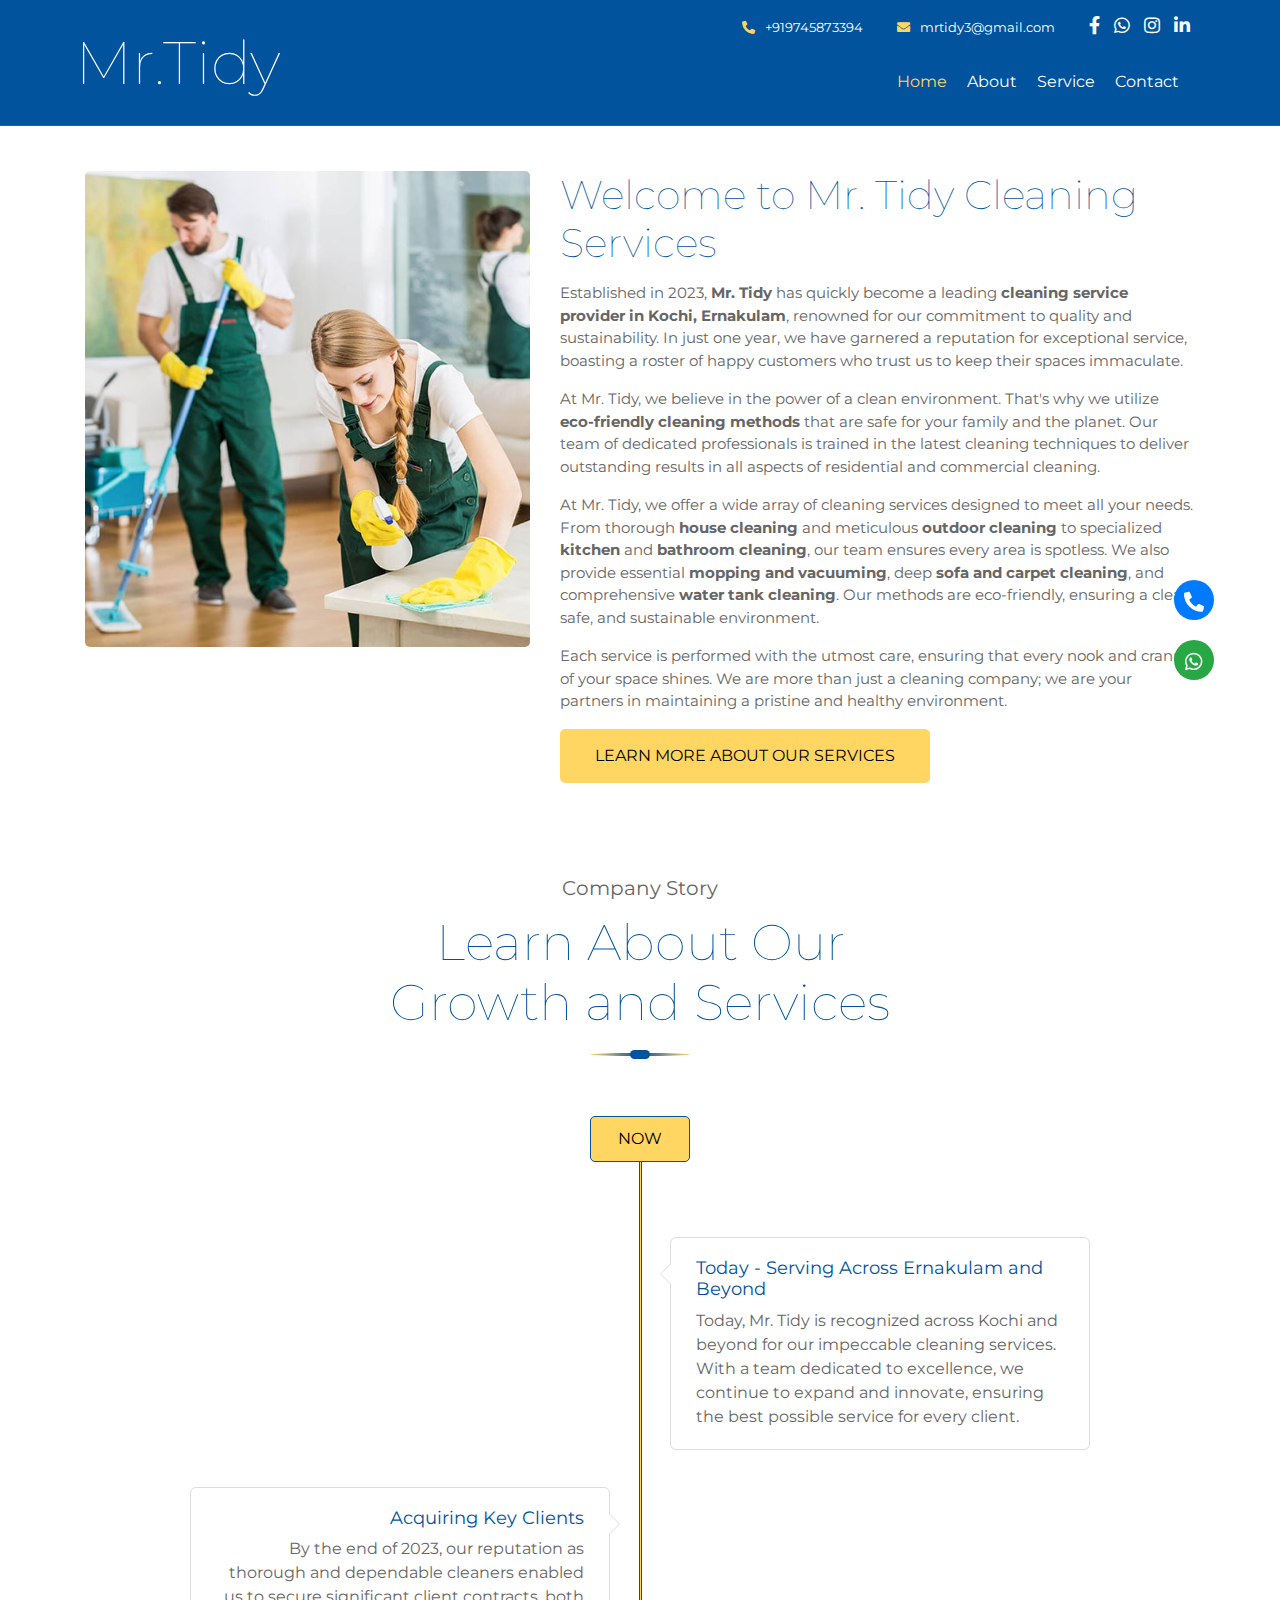
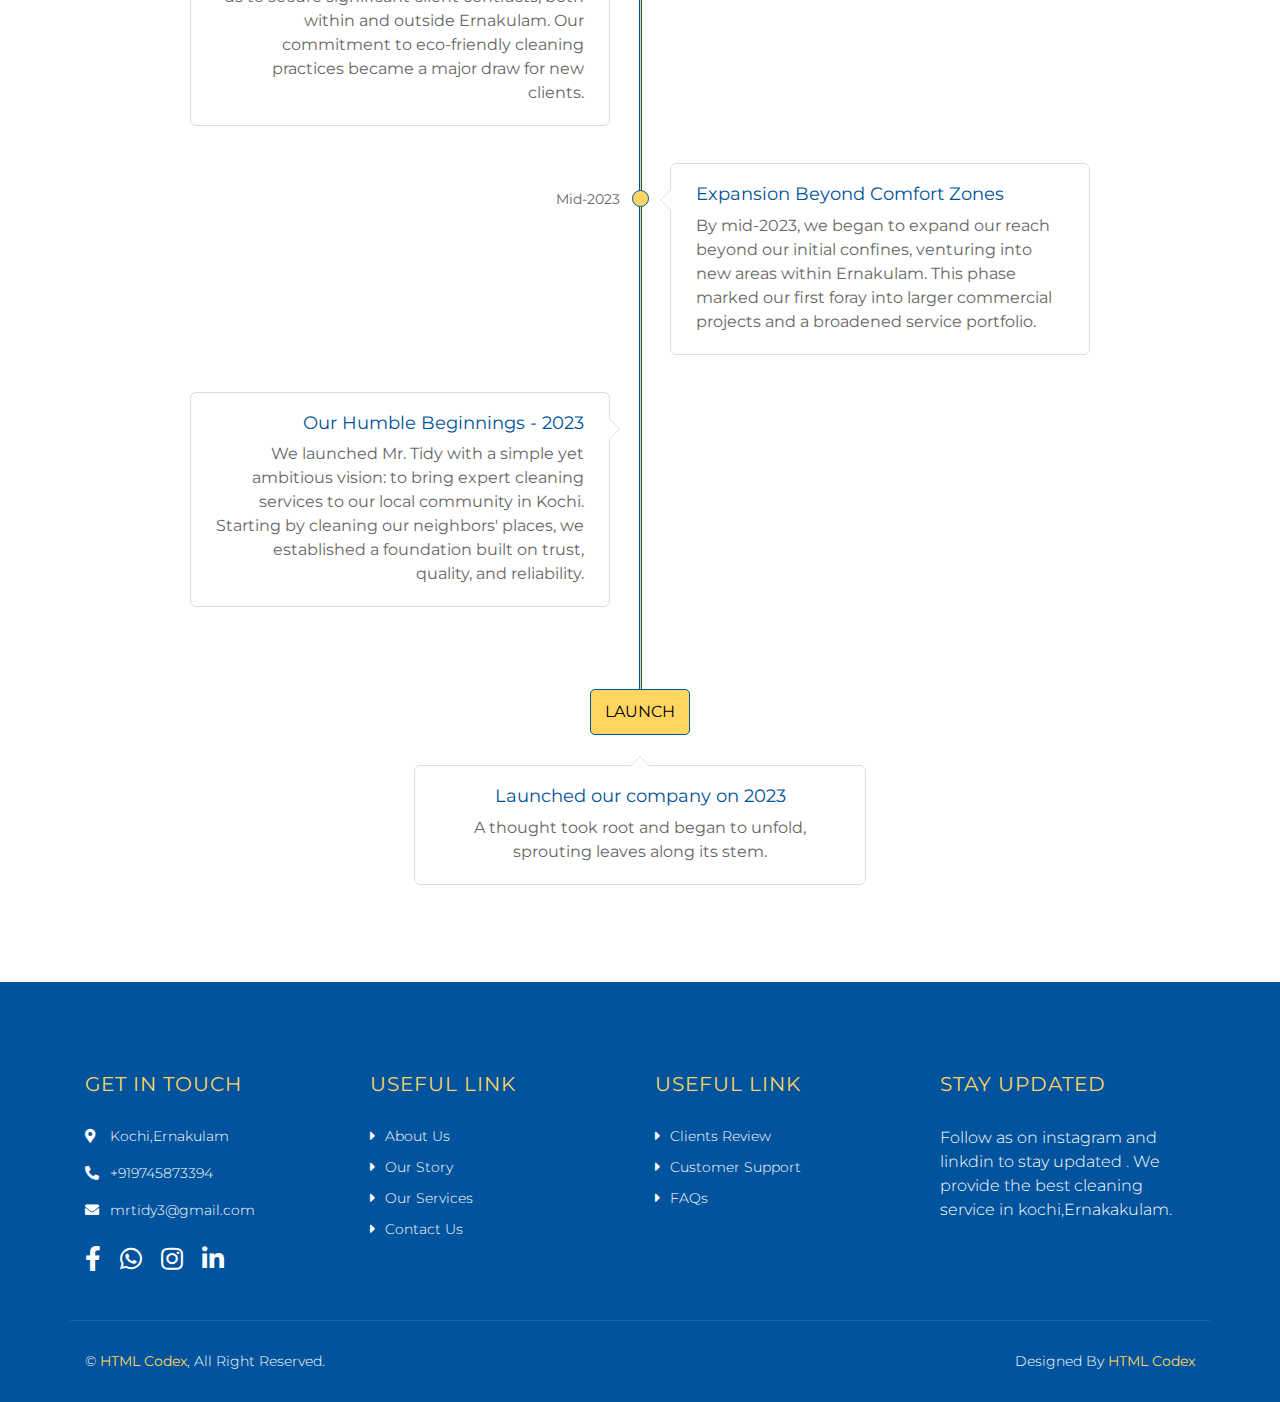
==== commit bb9a719c: "single pages added" ====
--- a/about.html
+++ b/about.html
@@ -60,12 +60,11 @@
                 </div>
                 <div class="topbar-col">
                   <div class="topbar-social">
-                    <a href=""><i class="fab fa-twitter"></i></a>
-                    <a href=""><i class="fab fa-facebook-f"></i></a>
+                    <a href="https://www.facebook.com/profile.php?id=61555142606999&mibextid=ZbWKwL"><i class="fab fa-facebook-f"></i></a>
                     <a href="https://wa.me/+919745873394"
                       ><i class="fab fa-whatsapp"></i
                     ></a>
-                    <a href=""><i class="fab fa-instagram"></i></a>
+                    <a href="https://www.instagram.com/tidy3568?utm_source=qr&igsh=MTAzOXN4M3Bscjh2dA=="><i class="fab fa-instagram"></i></a>
                     <a href=""><i class="fab fa-linkedin-in"></i></a>
                   </div>
                 </div>
@@ -292,16 +291,21 @@
             <div class="col-md-6 col-lg-3">
               <div class="footer-contact">
                 <h2>Get In Touch</h2>
-                <p>
-                  <i class="fa fa-map-marker-alt"></i>123 Street, New York, USA
-                </p>
+                <p><i class="fa fa-map-marker-alt"></i>Kochi,Ernakulam</p>
                 <p><i class="fa fa-phone-alt"></i>+919745873394</p>
                 <p><i class="fa fa-envelope"></i>mrtidy3@gmail.com</p>
                 <div class="footer-social">
-                  <a href=""><i class="fab fa-twitter"></i></a>
-                  <a href=""><i class="fab fa-facebook-f"></i></a>
-                  <a href=""><i class="fab fa-youtube"></i></a>
-                  <a href=""><i class="fab fa-instagram"></i></a>
+                  <a
+                    href="https://www.facebook.com/profile.php?id=61555142606999&mibextid=ZbWKwL"
+                    ><i class="fab fa-facebook-f"></i
+                  ></a>
+                  <a href="https://wa.me/+919745873394"
+                    ><i class="fab fa-whatsapp"></i
+                  ></a>
+                  <a
+                    href="https://www.instagram.com/tidy3568?utm_source=qr&igsh=MTAzOXN4M3Bscjh2dA=="
+                    ><i class="fab fa-instagram"></i
+                  ></a>
                   <a href=""><i class="fab fa-linkedin-in"></i></a>
                 </div>
               </div>
@@ -311,7 +315,7 @@
                 <h2>Useful Link</h2>
                 <a href="about.html">About Us</a>
                 <a href="about.html">Our Story</a>
-                <a href="service.html">Our Services</a>
+                <a href="contact.html">Our Services</a>
                 <a href="contact.html">Contact Us</a>
               </div>
             </div>
@@ -320,15 +324,15 @@
                 <h2>Useful Link</h2>
                 <a href="index.html">Clients Review</a>
                 <a href="contact.html">Customer Support</a>
-                <a href="index.html">FAQs</a>
+                <a href="contact.html">FAQs</a>
               </div>
             </div>
             <div class="col-md-6 col-lg-3">
               <div class="footer-form">
                 <h2>Stay Updated</h2>
                 <p>
-                  Follow as on instagram to stay updated . We provide the best
-                  cleaning service in kochi,Ernakakulam.
+                  Follow as on instagram and linkdin to stay updated . We
+                  provide the best cleaning service in kochi,Ernakakulam.
                 </p>
               </div>
             </div>
--- a/css/style.css
+++ b/css/style.css
@@ -6,6 +6,10 @@
   background: #ffffff;
   font-family: "Montserrat", sans-serif;
   font-weight: 400;
+}
+
+.link{
+  color: #007bff;
 }
 
 h1,
